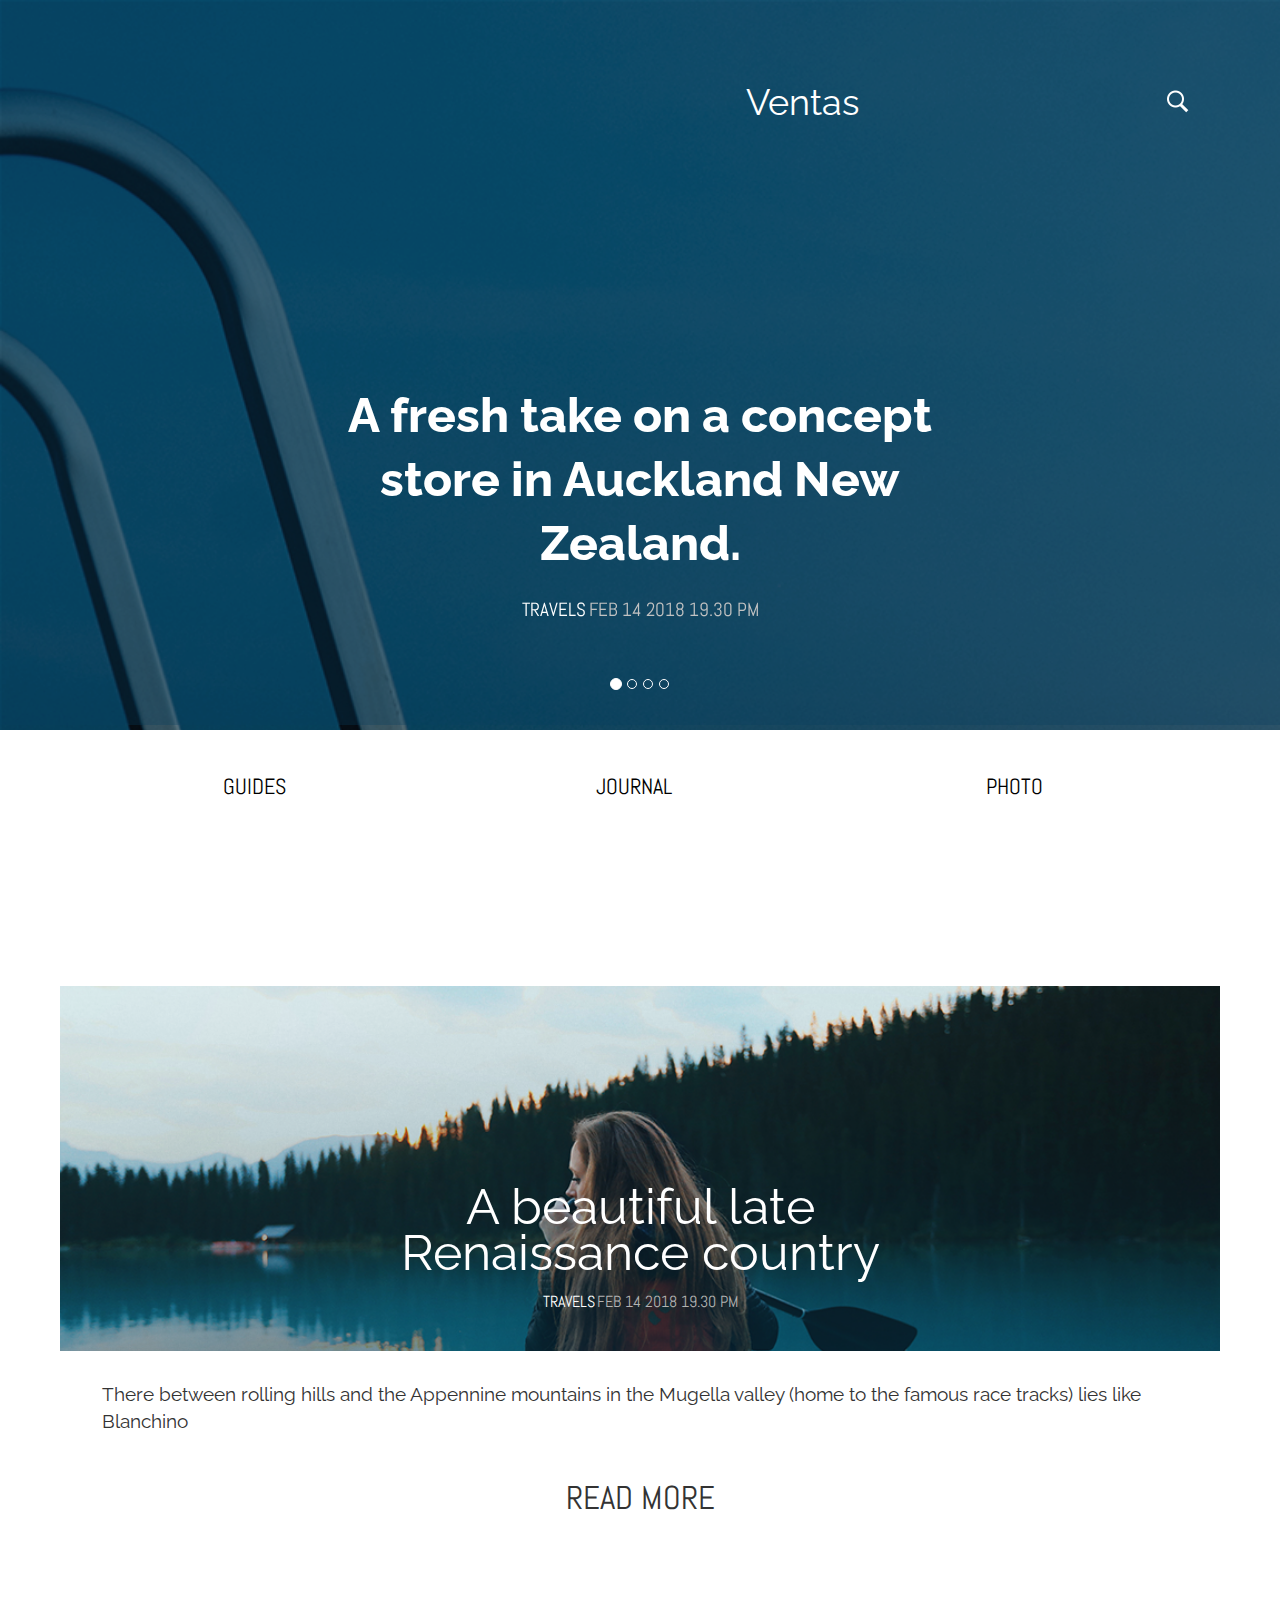
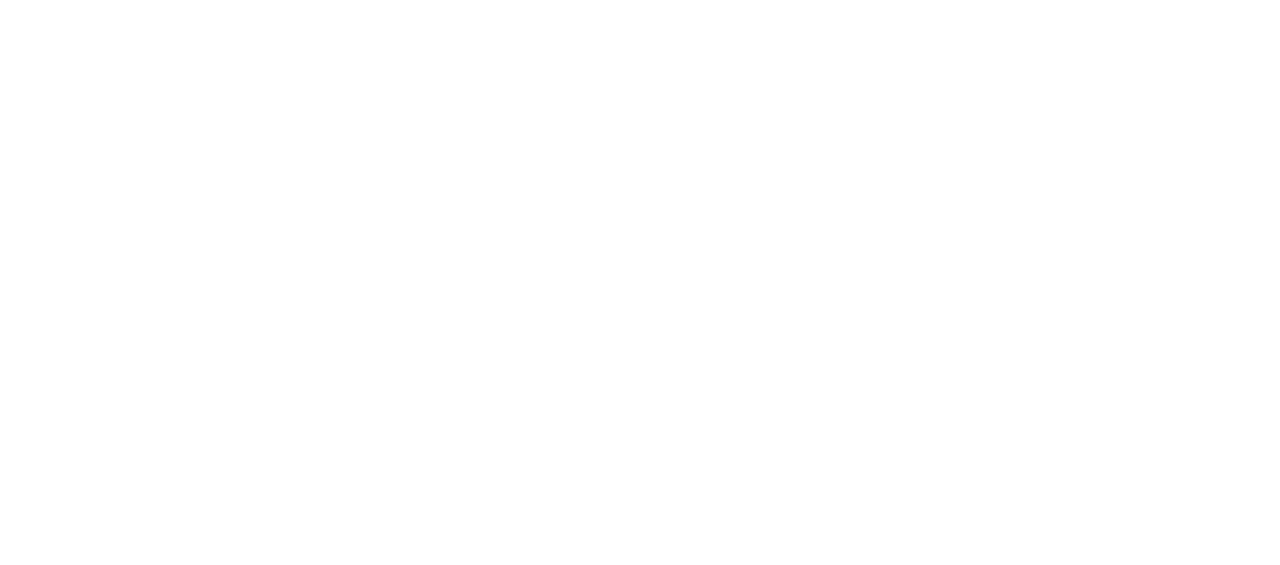
==== hal2.html @ 21849cea "9" ====
<!DOCTYPE html>
<html lang="en">
<head>
	<meta charset="UTF-8">
	<meta name="viewport" content="width=device-width, initial-scale=1">
		<title>Ventas</title>
		
	<link href="https://fonts.googleapis.com/css?family=Raleway:400,700" rel="stylesheet">
	<link href="https://fonts.googleapis.com/css?family=Abel" rel="stylesheet">
	<script src="jquery-3.2.1.min.js"></script>
	<link rel="stylesheet" href="bootstrap/css/bootstrap.min.css">
	<script src="bootstrap/js/bootstrap.min.js"></script>
	
	<link rel="stylesheet" href="style.css">
	<link rel="stylesheet" href="owl/owl.carousel.min.css">
	<link rel="stylesheet" href="owl/owl.theme.default.min.css">
	<link rel="stylesheet" href="https://maxcdn.bootstrapcdn.com/bootstrap/3.3.7/css/bootstrap.min.css">
	<script src="https://ajax.googleapis.com/ajax/libs/jquery/3.3.1/jquery.min.js"></script>
	<script src="https://maxcdn.bootstrapcdn.com/bootstrap/3.3.7/js/bootstrap.min.js"></script>
	
	<script src="owl/jquery.min.js"></script>
	<script src="owl/owl.carousel.js"></script>
	
	
</head>

<body>
	<div class="dua">
		<div class="two">
		<div class="coba">
		    <div id="mobile-nav"></div>
    <nav>
      <ul class="menu">
        <li><a href="hal1.html">Home</a></li>
        <li><a href="hal2.html">Blog</a></li>
        <li><a href="hal3.html">About</a></li>
      </ul>
    </nav>

  <script src="http://code.jquery.com/jquery-1.11.3.min.js"></script>
  <script src="mostrar_nav.js"></script>
  </body>
  <script type="text/javascript">

  var _gaq = _gaq || [];
  _gaq.push(['_setAccount', 'UA-36251023-1']);
  _gaq.push(['_setDomainName', 'jqueryscript.net']);
  _gaq.push(['_trackPageview']);

  (function() {
    var ga = document.createElement('script'); ga.type = 'text/javascript'; ga.async = true;
    ga.src = ('https:' == document.location.protocol ? 'https://ssl' : 'http://www') + '.google-analytics.com/ga.js';
    var s = document.getElementsByTagName('script')[0]; s.parentNode.insertBefore(ga, s);
  })();

</script>
			<p class="yes">Ventas</p>
			<img class="gam" src="search.png"/>
		</div>
			<div id="myCarousel" class="carousel slide" data-ride="carousel">
    <!-- Indicators -->
    <ol class="carousel-indicators">
      <li data-target="#myCarousel" data-slide-to="0" class="active"></li>
      <li data-target="#myCarousel" data-slide-to="1"></li>
      <li data-target="#myCarousel" data-slide-to="2"></li>
	  <li data-target="#myCarousel" data-slide-to="3"></li>
    </ol>

    <!-- Wrapper for slides -->
    <div class="carousel-inner">

      <div class="item active">
		<p class="yese"> A fresh take on a concept store in Auckland New Zealand.</p>
			<div class="yesel"> 
			<h3>TRAVELS</h3> 
			<h4> FEB 14 2018 19.30 PM</h4>
		</div>
      </div>

      <div class="item">
          <p class="yese"> A fresh take on a concept store in Auckland New Zealand.</p>
			<div class="yesel"> 
			<h3>TRAVELS</h3> 
			<h4> FEB 14 2018 19.30 PM</h4>
		</div>
        </div>
    
      <div class="item">
          <p class="yese"> A fresh take on a concept store in Auckland New Zealand.</p>
			<div class="yesel"> 
			<h3>TRAVELS</h3> 
			<h4> FEB 14 2018 19.30 PM</h4>
		</div>
      </div>
	  
	  <div class="item">
          <p class="yese"> A fresh take on a concept store in Auckland New Zealand.</p>
			<div class="yesel"> 
			<h3>TRAVELS </h3> 
			<h4>FEB 14 2018 19.30 PM</h4>
		</div>
      </div>
  
    </div>
		</div>
	</div>
</div>

	<div class="hov">
	<div class="caption">
		<div class="kol1">
			<p> GUIDES</p>
		</div>
	</div>
	<div class="caption">
		<div class="kol1">
			<p> JOURNAL</p>
		</div>
	</div>
		<div class="caption">
		<div class="kol1">
			<p> PHOTO</p>
		</div>
		</div>
		
	</div>
	
	<div class="woman">
		<p class="ab"> A beautiful late </p> 
		<p class="abu"> Renaissance country</p>
		<div class="yesell"> 
			<h3>TRAVELS</h3> 
			<h4>FEB 14 2018 19.30 PM</h4>
		</div>
	</div>
	
	<div class="long">
		<p> There between rolling hills and the Appennine mountains in the Mugella valley (home to the famous race tracks) lies like Blanchino</p>
	</div>
	
	<div class="read"> <p> READ MORE</p> </div>
<script>
	$(document).ready(function() {
	  $('.owl-carousel').owlCarousel({
		loop: true,
		margin: 10,
		responsiveClass: true,
		nav: true,
		responsive: {
		  0: {
			items: 2
		  },
		  500: {
			items: 3
		  },
		  1000: {
			items: 3,
			loop: false,
			margin:-5

		  }
		}
	  });
	});
  </script>
</body>

</html>
---- style.css ----
body{
	font-family: 'Raleway', sans-serif;
	font-family: 'Abel', sans-serif;
	margin:0;
} 

ul{
	list-style:none;
}

	--color-ripple: rgba(255,255,255,0.8);
}

body {
	background: #36353c;
}

.container {
	position: absolute;
	top: 0;
	left: 0;
	right: 0;
	bottom: 0;
	height: 50px;
	width: 200px;
	margin: auto;
}
*[data-animation="ripple"] {
    position: relative;
    height: 100%;
    width: 100%;
    top: 200px;
    font-size: 25px;
    display: block;
    outline: none;
    padding: 12px;
    color: white;
    text-transform: uppercase;
    background: rgba(255,255,255,0.3);
    border: solid 3px;
    border-color: white;
    box-sizing: border-box;
    text-align: center;
    line-height: 14px;
    font-family: roboto, helvetica;
    font-weight: 200;
    letter-spacing: 1px;
    text-decoration: none;
    cursor: pointer;
    -webkit-tap-highlight-color: transparent;
}


.satu{
	background:url(back.png) 100% no-repeat; 
	background-size:cover;
	text-align:center;
	padding-top:90px;
}

.dua{
	background:url(bag.png); 
	background-size:150%;
	text-align:center;

}

.tiga{
	background:url(oi.png);
	background-size:cover;
	
	
}

.two{
		background-color:rgba(6, 64, 95 ,0.3);
		display:inline-block;
		}


.hai{
	font-family: 'Raleway', sans-serif;
	font-weight:900;
	font-size:25px;
	padding-top:70px;
}

.hai1{
	font-family: 'Raleway', sans-serif;
	font-weight:600;
	font-size:13px;
}

.yup{
	width:25%;
}

.spinner {
    position: ;
    margin-left: 0px; 
    margin-right: 0px;
    text-align:center;
    overflow: auto;
    padding: 10px 10px 10px 10px;
	padding-top:100%;
	padding-bottom:10%;
	background:none;
}

#img-spinner{
 width: 45px;
 height: 45px;
}

.yes{
	color: white;
    padding-top: 10%;
    font-size: 20px;
    display: inline-block;
    width: 236px;
    margin-right: -23%;
    font-family: 'Raleway', sans-serif;
}


.yesp {
    color: white;
    padding-top: 10%;
    font-size: 25px;
    display: inline-block;
    padding-left: 25%;
}

.yesp {
    color: white;
    padding-top: 10%;
    font-size: 25px;
    display: inline-block;
    padding-left: 40%;
}

/*MENU*/

.menu {
    list-style: none;
    line-height: 16px;
    margin: auto;
    padding-left: 53px;
    width: 15em;
}

.menu a {
    background: url(icons.png) no-repeat left top;
    color: #ddd;
    text-decoration: none;
    text-transform: uppercase;
    display: block;
    padding-left: 3em;
    padding-right: 3em;
    padding-top: 13px;
    width: 50%;
	font-family: 'Raleway', sans-serif;
}

.menu a:hover {
  margin-left: 1em;
  -webkit-transition: all .5s;
  -o-transition: all .5s;
  transition: all .5s;
}

.menu li {
  box-shadow: 3px 0 rgba(52,152,219,.2) inset;
  margin-bottom: 20px;
  -webkit-transition: all .5s;
  -o-transition: all .5s;
  transition: all .5s;/*outline: 1px solid green*/
}

.menu li:hover { box-shadow: 15em 0 rgba(52,152,219,.2)inset; }

.menu li:nth-child(2) a { background-position: 0 -42px; }

.menu li:nth-child(3) a { background-position: 0 -84px; }

.menu li:nth-child(4) a { background-position: 0 -126px; }

.menu li:nth-child(5) a { background-position: 0 -168px; }

.menu li:last-child a { background-position: 0 -210px; }

/*FIN MENU*/
/*Posicion Responsive Menu*/

nav {
  background: rgba(41,128,185,1);
  padding-right: .25em;
  position: absolute;
  left: -18em;
  height:377px;
  padding-top: 5em;
  box-sizing: border-box;
  z-index: 20;
  -webkit-transition: all .3s;
  -o-transition: all .3s;
  transition: all .3s;
}

nav.active { left: 0;
			 height: 377px;}

#mobile-nav {
    background: url(menu-icon.png);
    cursor: pointer;
    left: 2em;
    height: 30px;
    position: absolute;
    top: 35px;
    width: 30px;
    z-index: 30;
}

.yese{
	padding-left:20%;
	padding-right:20%;
	padding-top:15%;
	text-align:center;
	color:#fff;
	font-size:21px;
	font-weight: 749;
    line-height: 25px;
	font-family: 'Raleway', sans-serif;
}

.yesew {
    padding-left: 7%;
    padding-top: 2%;
    color: #fff;
    font-size: 24px;
    font-weight: 749;
    line-height: 30px;
	width:85%;
}

.yesel{
	text-align:center;
	color:#fff;
	font-size:15px;
	font-family: 'Raleway', sans-serif;
	padding-top:20px;
    padding-bottom: 80px;
	    margin-top: -25px;
	font-family: 'Abel', sans-serif;
}

.yesell{
	text-align:center;
	color:#fff;
	font-size:10px;
	font-family: 'Raleway', sans-serif;
	margin-top: -25px;
	font-family: 'Abel', sans-serif;
}

.yesella{
	text-align:center;
	color:#fff;
	font-size:10px;
	font-family: 'Raleway', sans-serif;
	font-family: 'Abel', sans-serif;
	margin-left: -57px;
	padding-top: 25px;
}

.yesell h3{
	text-align:center;
	color:#fff;
	font-size:10px;
	font-family: 'Raleway', sans-serif;
    padding-bottom: 15px;
	font-family: 'Abel', sans-serif;
	display:inline-block;
}

.yesell h4{
	text-align:center;
	color: #b2b2b2;
    font-size: 12px;
	font-family: 'Raleway', sans-serif;
    padding-bottom: 15px;
	font-family: 'Abel', sans-serif;
	display:inline-block;
}

.yesella h3{
	color:#fff;
	font-size:15px;
	font-family: 'Raleway', sans-serif;
    padding-bottom: 15px;
	font-family: 'Abel', sans-serif;
	display:inline-block;
}

.yesella h4{
	color:#c2c2c2;
	font-size:15px;
	font-family: 'Raleway', sans-serif;
    padding-bottom: 15px;
	font-family: 'Abel', sans-serif;
	display:inline-block;
}

.yesel h3{
	text-align:center;
	color:#fff;
	font-size:10px;
	font-family: 'Raleway', sans-serif;
    padding-bottom: 15px;
	font-family: 'Abel', sans-serif;
	display:inline-block;
}

.yesel h4{
	text-align:center;
	color:#c2c2c2;
	font-size:10px;
	font-family: 'Raleway', sans-serif;
    padding-bottom: 15px;
	font-family: 'Abel', sans-serif;
	display:inline-block;
}

.gam img{
	width:35px;
}

.coba{
	width:100%;
	display:inline-block;
}

.coba img{
	width:25px;
	margin:7%;
	float:right;
	padding-top:12px;
}

.hov{
	margin-top:5%;
	margin-bottom:20%;
	margin-left:5%;
	margin-right:5%;
	text-align:center;
}


.hov .caption .kol1 p{
		color: black;
		text-align: center;
		padding: 15px 15px;
		text-decoration: none;
		margin-top: -16px;
		font-family: 'Abel', sans-serif;
	}
.hov .caption .kol1 p:hover{
	color:black;
	background-color:#e3e3e3;
}

.kol1{
	width:33%;
	height:90px;
	float:left;
}

.kol2{
	width:34%;
	float:left;
}

.kol3{
	width:33%;
	float:left;
}

.woman{
	margin-top:35px;
	background:url(Photo.png);
	background-size:cover;
	margin-left:20px;
	margin-right:20px;
}

.ab{
	padding-top:55px;
	color:white;
	width:100%;
	text-align:center;
	font-size:20px;
	margin:0;
}

.abu{
	color:white;
	width:100%;
	text-align:center;
	font-size:20px;
}

.long{
	margin-top:30px;
	padding-left:8%;
	padding-right:8%;
	font-family: 'Raleway', sans-serif;
	
}

.read{
	font-family: 'Abel', sans-serif;
	text-align:center;
	margin-top:40px;
	font-size:20px;
}

.aa{
	display:inline-block;
	padding-top:80px;
}

.aa img{
	width:35px;
	margin-left:25px;
	margin-bottom: 6px;
}

.aa h4{
	display:inline-block;
	font-size:15px;
	color:white;
	font-family: 'Raleway', sans-serif;
	font-weight:900;
}

.aa h3{
	display:inline-block;
	font-size:15px;
	color:white;
	font-family: 'Raleway', sans-serif;
}

.love{
	display:inline-block;
	padding-top:10px;
}

.love p{
	display:inline-block;
	color:white;
}

.love img{
	width:24px;
    margin-bottom: 6px;
    margin-left: 24px;
}

.icon img{
	width:35px;
	margin-left: 25px;
    margin-top: 25px;
	padding-bottom: 20px;
}

@media (min-width: 375px){
	
.yup {
    width: 29%;
}
	
.hai {
    font-family: 'Raleway', sans-serif;
    font-weight: 900;
    font-size: 30px;
    padding-top: 70px;
}

.hai1 {
    font-family: 'Raleway', sans-serif;
    font-weight: 600;
    font-size: 15px;
}

#mobile-nav {
    background: url(menu-icon.png);
    cursor: pointer;
    left: 2em;
    height: 30px;
    position: absolute;
    top: 975px;
    width: 30px;
    z-index: 30;
}

nav.active {
    left: 0;
    top: 938px;
	height: 397px;
}

nav {
  background: rgba(41,128,185,1);
  padding-right: .25em;
  position: absolute;
  left: -18em;
  top: 938px;
  padding-top: 5em;
  box-sizing: border-box;
  z-index: 20;
  -webkit-transition: all .3s;
  -o-transition: all .3s;
  transition: all .3s;
}



.yes {
    color: white;
    padding-top: 10%;
    font-size: 25px;
    display: inline-block;
    padding-left: 25%;
}

.yes {
    color: white;
    padding-top: 10%;
    font-size: 25px;
    display: inline-block;
    padding-left: 25%;
}


.yesel h3{
	text-align:center;
	color:#fff;
	font-size:15px;
	font-family: 'Raleway', sans-serif;
    padding-bottom: 15px;
	font-family: 'Abel', sans-serif;
	display:inline-block;
}

.yesel h4{
	text-align:center;
	color:#c2c2c2;
	font-size:15px;
	font-family: 'Raleway', sans-serif;
    padding-bottom: 15px;
	font-family: 'Abel', sans-serif;
	display:inline-block;
}

.kol1 p{
	font-size:17px;
}

.ab{
	padding-top:55px;
	color:white;
	width:100%;
	text-align:center;
	font-size:23px;
	margin:0;
}

.abu{
	color:white;
	width:100%;
	text-align:center;
	font-size:23px;
}

.yesell h3{
	text-align:center;
	color:#fff;
	font-size:14px;
	font-family: 'Raleway', sans-serif;
    padding-bottom: 15px;
	font-family: 'Abel', sans-serif;
	display:inline-block;
}

.yesell h4{
	text-align:center;
	color: #b2b2b2;
    font-size: 14px;
	font-family: 'Raleway', sans-serif;
    padding-bottom: 15px;
	font-family: 'Abel', sans-serif;
	display:inline-block;
}

.long {
    margin-top: 30px;
    font-size: 16px;
    padding-left: 8%;
    padding-right: 8%;
    font-family: 'Raleway', sans-serif;
}

.read {
    font-family: 'Abel', sans-serif;
    text-align: center;
    margin-top: 40px;
    font-size: 24px;
}

.aa img {
    width: 45px;
    margin-left: 25px;
    margin-bottom: -15px;
}

.aa h3 {
    display: inline-block;
    font-size: 18px;
    color: white;
    font-family: 'Raleway', sans-serif;
}

.aa h4 {
    display: inline-block;
    font-size: 18px;
    color: white;
    font-family: 'Raleway', sans-serif;
}

.yesella {
    text-align: center;
    color: #fff;
    font-size: 10px;
    font-family: 'Raleway', sans-serif;
    font-family: 'Abel', sans-serif;
    margin-left: -80px;
    padding-top: 55px;
}

.yesella h3{
	color:#fff;
	font-size:15px;
	font-family: 'Raleway', sans-serif;
    padding-bottom: 15px;
	font-family: 'Abel', sans-serif;
	display:inline-block;
}

.yesella h4{
	color:#c2c2c2;
	font-size:15px;
	font-family: 'Raleway', sans-serif;
    padding-bottom: 15px;
	font-family: 'Abel', sans-serif;
	display:inline-block;
}

}

@media (min-width: 425px){
	#mobile-nav {
    background: url(menu-icon.png);
    cursor: pointer;
    left: 2em;
    height: 30px;
    position: absolute;
    top: 1067px;
    width: 30px;
    z-index: 30;
}

.yese {
    padding-left: 20%;
    padding-right: 20%;
    padding-top: 15%;
    text-align: center;
    color: #fff;
    font-size: 33px;
    font-weight: 749;
    line-height: 41px;
}

nav.active {
    left: 0;
    top: 1022px;
    height: 476px;
}

nav {
  background: rgba(41,128,185,1);
  padding-right: .25em;
  position: absolute;
  left: -18em;
  top: 1022px;
  height: 476px;
  padding-top: 5em;
  box-sizing: border-box;
  z-index: 20;
  -webkit-transition: all .3s;
  -o-transition: all .3s;
  transition: all .3s;
}

.yesella {
    text-align: center;
    color: #fff;
    font-size: 10px;
    font-family: 'Raleway', sans-serif;
    font-family: 'Abel', sans-serif;
    margin-left: -175px;
    padding-top: 55px;
}

.yesew {
    padding-left: 7%;
    padding-top: 2%;
    color: #fff;
    font-size: 35px;
    font-weight: 749;
    line-height: 38px;
    width: 85%;
	font-family: 'Raleway', sans-serif;
}

.love img {
    width: 32px;
    margin-bottom: 4px;
    margin-left: 24px;
}

.icon img {
    width: 45px;
    margin-left: 25px;
    margin-top: 25px;
    padding-bottom: 20px;
}
.aa img {
    width: 45px;
    margin-left: 25px;
    margin-bottom: 6px;
}
}

@media (min-width: 532px){
	
.yesew {
    padding-left: 7%;
    padding-top: 2%;
    color: #fff;
    font-size: 40px;
    font-weight: 749;
    line-height: 42px;
    width: 85%;
    font-family: 'Raleway', sans-serif;
}

	#mobile-nav {
    background: url(menu-icon.png);
    cursor: pointer;
    left: 3em;
    height: 30px;
    position: absolute;
    top: 1255px;
    width: 30px;
    z-index: 30;
}

nav.active {
    left: 0;
    top: 1205px;
	height: 506px;
}

nav {
  background: rgba(41,128,185,1);
  padding-right: .25em;
  position: absolute;
  left: -18em;
  top: 1205px;
  height: 506px;
  padding-top: 5em;
  box-sizing: border-box;
  z-index: 20;
  -webkit-transition: all .3s;
  -o-transition: all .3s;
  transition: all .3s;
}

ul {
	padding-top:20px;
}

.yesella {
    text-align: center;
    color: #fff;
    font-size: 10px;
    font-family: 'Raleway', sans-serif;
    font-family: 'Abel', sans-serif;
    margin-left: -270px;
    padding-top: 55px;
}

.love img {
    width: 32px;
    margin-bottom: 4px;
    margin-left: 40px;
}

.icon img {
    width: 45px;
    margin-left: 40px;
    margin-top: 25px;
    padding-bottom: 20px;
}
}


@media (min-width: 768px){
	.hai {
    font-family: 'Raleway', sans-serif;
    font-weight: 900;
    font-size: 50px;
    padding-top: 70px;
}

.hai1 {
    font-family: 'Raleway', sans-serif;
    font-weight: 600;
    font-size: 20px;
}

#mobile-nav {
    background: url(menu-icon.png);
    cursor: pointer;
    left: 4em;
    height: 30px;
    position: absolute;
    top: 1690px;
    width: 30px;
    z-index: 30;
}

nav.active {
    left: 0;
    top: 1630px;
}
nav {
  background: rgba(41,128,185,1);
  padding-right: .25em;
  position: absolute;
  left: -18em;
  top: 1630px;
  padding-top: 5em;
  box-sizing: border-box;
  z-index: 20;
  -webkit-transition: all .3s;
  -o-transition: all .3s;
  transition: all .3s;
}

ul{
	padding-top:15%;
}

.yes {
    color: white;
    padding-top: 6%;
    font-size: 36px;
    display: inline-block;
    padding-left: 14%;
}

.coba img {
    width: 25px;
    margin: 6% 7%;
    float: right;
    padding-top: 12px;
}

.yese {
    padding-left: 26%;
    padding-right: 26%;
    padding-top: 15%;
    text-align: center;
    color: #fff;
    font-size: 48px;
    font-weight: 749;
    line-height: 64px;
}

.yesel h3 {
    text-align: center;
    color: #fff;
    font-size: 19px;
    font-family: 'Raleway', sans-serif;
    padding-bottom: 15px;
    font-family: 'Abel', sans-serif;
    display: inline-block;
}

.yesel h4 {
    text-align: center;
    color: #c2c2c2;
    font-size: 19px;
    font-family: 'Raleway', sans-serif;
    padding-bottom: 15px;
    font-family: 'Abel', sans-serif;
    display: inline-block;
}

.read {
    font-family: 'Abel', sans-serif;
    text-align: center;
    margin-top: 40px;
    font-size: 28px;
}

.kol1 p {
    font-size: 22px;
}

.hov .caption .kol1 p {
    color: black;
    text-align: center;
    padding: 15px 15px;
    text-decoration: none;
    margin-top: -38px;
    font-family: 'Abel', sans-serif;
}

.hov .caption .kol1 p {
    color: black;
    text-align: center;
    padding: 15px 15px;
    text-decoration: none;
    margin-top: -38px;
    font-family: 'Abel', sans-serif;
}

.ab {
    padding-top: 185px;
    color: white;
    width: 100%;
    text-align: center;
    font-size: 50px;
    margin: 0;
	font-family: 'Raleway', sans-serif;
}
.abu {
    color: white;
    width: 100%;
    text-align: center;
    font-size: 50px;
    margin-top: -26px;
}

.yesell h3 {
    text-align: center;
    color: #fff;
    font-size: 16px;
    font-family: 'Raleway', sans-serif;
    padding-bottom: 30px;
    font-family: 'Abel', sans-serif;
    display: inline-block;
}

.yesell h4 {
    text-align: center;
    color: #b2b2b2;
    font-size: 16px;
    font-family: 'Raleway', sans-serif;
    padding-bottom: 30px;
    font-family: 'Abel', sans-serif;
    display: inline-block;
}

.long {
    margin-top: 30px;
    font-size: 19px;
    padding-left: 8%;
    padding-right: 8%;
    font-family: 'Raleway', sans-serif;
}

.read {
    font-family: 'Abel', sans-serif;
    text-align: center;
    margin-top: 40px;
    font-size: 33px;
}

.woman {
    margin-top: 35px;
    background: url(Photo.png);
    background-size: cover;
    margin-left: 60px;
    margin-right: 60px;
	font-family: 'Raleway', sans-serif;
}

.aa img {
    width: 75px;
    margin-left: 25px;
    margin-bottom: 6px;
}

.aa h3 {
    display: inline-block;
    font-size: 25px;
    color: white;
    font-family: 'Raleway', sans-serif;
}

.aa h4 {
    display: inline-block;
    font-size: 25px;
    color: white;
    font-family: 'Raleway', sans-serif;
}

.yesella {
    text-align: center;
    color: #fff;
    font-size: 15px;
    font-family: 'Raleway', sans-serif;
    font-family: 'Abel', sans-serif;
    margin-left: -450px;
    padding-top: 55px;
}

.yesew {
    padding-left: 7%;
    padding-top: 2%;
    color: #fff;
    font-size: 53px;
    font-weight: 749;
    line-height: 57px;
    width: 79%;
}

.love img {
    width: 32px;
    margin-bottom: 4px;
    margin-left: 24px;
}

.love{
	padding-top:30px;
}

#mobile-nav {
    background: url(menu-icon.png);
    cursor: pointer;
    left: 4em;
    height: 30px;
    position: absolute;
    top: 1690px;
    width: 30px;
    z-index: 30;
}

nav.active {
    left: 0;
    top: 1630px;
	height: 655px;

}

nav {
  background: rgba(41,128,185,1);
  padding-right: .25em;
  position: absolute;
  left: -18em;
  top: 1630px;
  padding-top: 5em;
  box-sizing: border-box;
  z-index: 20;
  -webkit-transition: all .3s;
  -o-transition: all .3s;
  transition: all .3s;
}

ul {
    padding-top: 25%;
}
.aa img {
    width: 75px;
    margin-left: 45px;
    margin-bottom: 6px;
}

.yesella {
    text-align: center;
    color: #fff;
    font-size: 15px;
    font-family: 'Raleway', sans-serif;
    font-family: 'Abel', sans-serif;
    margin-left: -690px;
    padding-top: 55px;
}
.love img {
    width: 32px;
    margin-bottom: 4px;
    margin-left: 70px;
}

.icon img {
    width: 55px;
    margin-left: 70px;
    margin-top: 25px;
    padding-bottom: 20px;
}
}


@media (min-width: 1024px){
#mobile-nav {
    background: url(menu-icon.png);
    cursor: pointer;
    left: 4em;
    height: 30px;
    position: absolute;
    top: 2135px;
    width: 30px;
    z-index: 30;
}

nav.active {
    left: 0;
    top: 2063px;
	height: 724px;

}

nav {
  background: rgba(41,128,185,1);
  padding-right: .25em;
  position: absolute;
  left: -18em;
  top: 2063px;
  padding-top: 5em;
  box-sizing: border-box;
  z-index: 20;
  -webkit-transition: all .3s;
  -o-transition: all .3s;
  transition: all .3s;
}

}
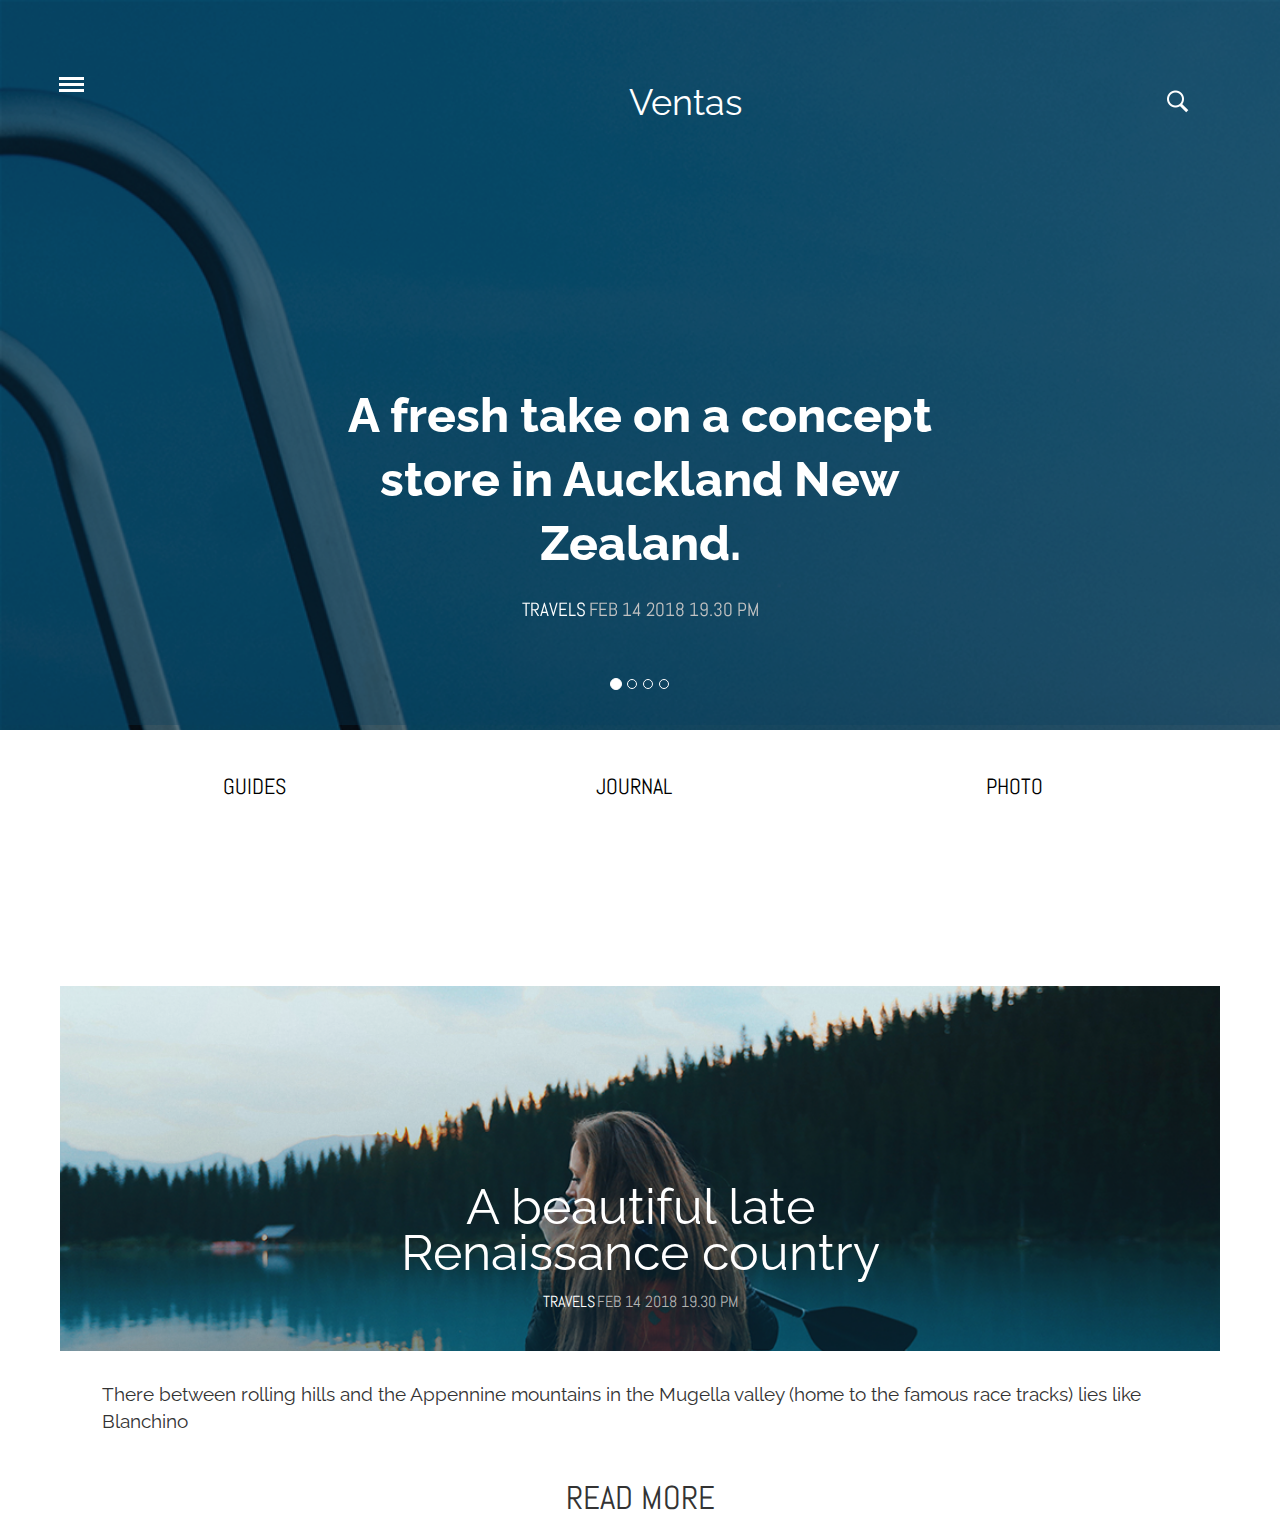
==== commit 7980e0d2: "13" ====
--- a/hal2.html
+++ b/hal2.html
@@ -155,7 +155,6 @@
 		  },
 		  1000: {
 			items: 3,
-			loop: false,
 			margin:-5
 
 		  }
--- a/style.css
+++ b/style.css
@@ -33,7 +33,7 @@
     font-size: 25px;
     display: block;
     outline: none;
-    padding: 12px;
+    padding: 18px;
     color: white;
     text-transform: uppercase;
     background: rgba(255,255,255,0.3);
@@ -145,8 +145,8 @@
     list-style: none;
     line-height: 16px;
     margin: auto;
-    padding-left: 53px;
     width: 15em;
+	font-size:16px;
 }
 
 .menu a {
@@ -431,7 +431,7 @@
 .aa img{
 	width:35px;
 	margin-left:25px;
-	margin-bottom: 6px;
+	margin-bottom: -10px;
 }
 
 .aa h4{
@@ -461,7 +461,7 @@
 
 .love img{
 	width:24px;
-    margin-bottom: 6px;
+    margin-bottom: -7px;
     margin-left: 24px;
 }
 
@@ -473,6 +473,31 @@
 }
 
 @media (min-width: 375px){
+	
+*[data-animation="ripple"] {
+    position: relative;
+    height: 100%;
+    width: 100%;
+    top: 260px;
+    font-size: 25px;
+    display: block;
+    outline: none;
+    padding: 18px;
+    color: white;
+    text-transform: uppercase;
+    background: rgba(255,255,255,0.3);
+    border: solid 3px;
+    border-color: white;
+    box-sizing: border-box;
+    text-align: center;
+    line-height: 14px;
+    font-family: roboto, helvetica;
+    font-weight: 200;
+    letter-spacing: 1px;
+    text-decoration: none;
+    cursor: pointer;
+    -webkit-tap-highlight-color: transparent;
+}
 	
 .yup {
     width: 29%;
@@ -497,14 +522,14 @@
     left: 2em;
     height: 30px;
     position: absolute;
-    top: 975px;
+    top: 3em;
     width: 30px;
     z-index: 30;
 }
 
 nav.active {
     left: 0;
-    top: 938px;
+    top: 0em;
 	height: 397px;
 }
 
@@ -513,7 +538,7 @@
   padding-right: .25em;
   position: absolute;
   left: -18em;
-  top: 938px;
+  top: 0em;
   padding-top: 5em;
   box-sizing: border-box;
   z-index: 20;
@@ -529,7 +554,6 @@
     padding-top: 10%;
     font-size: 25px;
     display: inline-block;
-    padding-left: 25%;
 }
 
 .yes {
@@ -537,7 +561,6 @@
     padding-top: 10%;
     font-size: 25px;
     display: inline-block;
-    padding-left: 25%;
 }
 
 
@@ -667,13 +690,38 @@
 }
 
 @media (min-width: 425px){
+	
+*[data-animation="ripple"] {
+    position: relative;
+    height: 100%;
+    width: 100%;
+    top: 300px;
+    font-size: 25px;
+    display: block;
+    outline: none;
+    padding: 18px;
+    color: white;
+    text-transform: uppercase;
+    background: rgba(255,255,255,0.3);
+    border: solid 3px;
+    border-color: white;
+    box-sizing: border-box;
+    text-align: center;
+    line-height: 14px;
+    font-family: roboto, helvetica;
+    font-weight: 200;
+    letter-spacing: 1px;
+    text-decoration: none;
+    cursor: pointer;
+    -webkit-tap-highlight-color: transparent;
+}
 	#mobile-nav {
     background: url(menu-icon.png);
     cursor: pointer;
     left: 2em;
     height: 30px;
     position: absolute;
-    top: 1067px;
+    top: 3em;
     width: 30px;
     z-index: 30;
 }
@@ -691,7 +739,7 @@
 
 nav.active {
     left: 0;
-    top: 1022px;
+    top: 0em;
     height: 476px;
 }
 
@@ -700,7 +748,7 @@
   padding-right: .25em;
   position: absolute;
   left: -18em;
-  top: 1022px;
+  top: 0em;
   height: 476px;
   padding-top: 5em;
   box-sizing: border-box;
@@ -825,6 +873,31 @@
 
 
 @media (min-width: 768px){
+	
+	*[data-animation="ripple"] {
+        position: relative;
+    height: 100%;
+    width: 100%;
+    top: 630px;
+    font-size: 39px;
+    display: block;
+    outline: none;
+    padding: 28px 50px;
+    color: white;
+    text-transform: uppercase;
+    background: rgba(255,255,255,0.3);
+    border: solid 3px;
+    border-color: white;
+    box-sizing: border-box;
+    text-align: center;
+    line-height: 0px;
+    font-family: roboto, helvetica;
+    font-weight: 200;
+    letter-spacing: 1px;
+    text-decoration: none;
+    cursor: pointer;
+    -webkit-tap-highlight-color: transparent;
+}
 	.hai {
     font-family: 'Raleway', sans-serif;
     font-weight: 900;
@@ -844,21 +917,22 @@
     left: 4em;
     height: 30px;
     position: absolute;
-    top: 1690px;
+    top: 3em;
     width: 30px;
     z-index: 30;
 }
 
 nav.active {
     left: 0;
-    top: 1630px;
+    top: 0em;
+	height: 46.8em;
 }
 nav {
   background: rgba(41,128,185,1);
   padding-right: .25em;
   position: absolute;
   left: -18em;
-  top: 1630px;
+  top: 0em;
   padding-top: 5em;
   box-sizing: border-box;
   z-index: 20;
@@ -876,7 +950,6 @@
     padding-top: 6%;
     font-size: 36px;
     display: inline-block;
-    padding-left: 14%;
 }
 
 .coba img {
@@ -1057,21 +1130,81 @@
 	padding-top:30px;
 }
 
+ul {
+    padding-top: 25%;
+}
+.aa img {
+    width: 75px;
+    margin-left: 45px;
+    margin-bottom: 6px;
+}
+
+.yesella {
+    text-align: center;
+    color: #fff;
+    font-size: 15px;
+    font-family: 'Raleway', sans-serif;
+    font-family: 'Abel', sans-serif;
+    margin-left: -690px;
+    padding-top: 55px;
+}
+.love img {
+    width: 32px;
+    margin-bottom: 4px;
+    margin-left: 70px;
+}
+
+.icon img {
+    width: 55px;
+    margin-left: 70px;
+    margin-top: 25px;
+    padding-bottom: 20px;
+}
+}
+
+
+@media (min-width: 1024px){
+	
+*[data-animation="ripple"] {
+        position: relative;
+    height: 100%;
+    width: 100%;
+    top: 880px;
+    font-size: 39px;
+    display: block;
+    outline: none;
+    padding: 28px 50px;
+    color: white;
+    text-transform: uppercase;
+    background: rgba(255,255,255,0.3);
+    border: solid 3px;
+    border-color: white;
+    box-sizing: border-box;
+    text-align: center;
+    line-height: 0px;
+    font-family: roboto, helvetica;
+    font-weight: 200;
+    letter-spacing: 1px;
+    text-decoration: none;
+    cursor: pointer;
+    -webkit-tap-highlight-color: transparent;
+}
+
 #mobile-nav {
     background: url(menu-icon.png);
     cursor: pointer;
     left: 4em;
     height: 30px;
     position: absolute;
-    top: 1690px;
+    top: 5em;
     width: 30px;
     z-index: 30;
 }
 
 nav.active {
     left: 0;
-    top: 1630px;
-	height: 655px;
+    top: 0em;
+	height: 724px;
 
 }
 
@@ -1080,7 +1213,7 @@
   padding-right: .25em;
   position: absolute;
   left: -18em;
-  top: 1630px;
+  top: 0em;
   padding-top: 5em;
   box-sizing: border-box;
   z-index: 20;
@@ -1089,70 +1222,4 @@
   transition: all .3s;
 }
 
-ul {
-    padding-top: 25%;
-}
-.aa img {
-    width: 75px;
-    margin-left: 45px;
-    margin-bottom: 6px;
-}
-
-.yesella {
-    text-align: center;
-    color: #fff;
-    font-size: 15px;
-    font-family: 'Raleway', sans-serif;
-    font-family: 'Abel', sans-serif;
-    margin-left: -690px;
-    padding-top: 55px;
-}
-.love img {
-    width: 32px;
-    margin-bottom: 4px;
-    margin-left: 70px;
-}
-
-.icon img {
-    width: 55px;
-    margin-left: 70px;
-    margin-top: 25px;
-    padding-bottom: 20px;
-}
-}
-
-
-@media (min-width: 1024px){
-#mobile-nav {
-    background: url(menu-icon.png);
-    cursor: pointer;
-    left: 4em;
-    height: 30px;
-    position: absolute;
-    top: 2135px;
-    width: 30px;
-    z-index: 30;
-}
-
-nav.active {
-    left: 0;
-    top: 2063px;
-	height: 724px;
-
-}
-
-nav {
-  background: rgba(41,128,185,1);
-  padding-right: .25em;
-  position: absolute;
-  left: -18em;
-  top: 2063px;
-  padding-top: 5em;
-  box-sizing: border-box;
-  z-index: 20;
-  -webkit-transition: all .3s;
-  -o-transition: all .3s;
-  transition: all .3s;
-}
-
 }